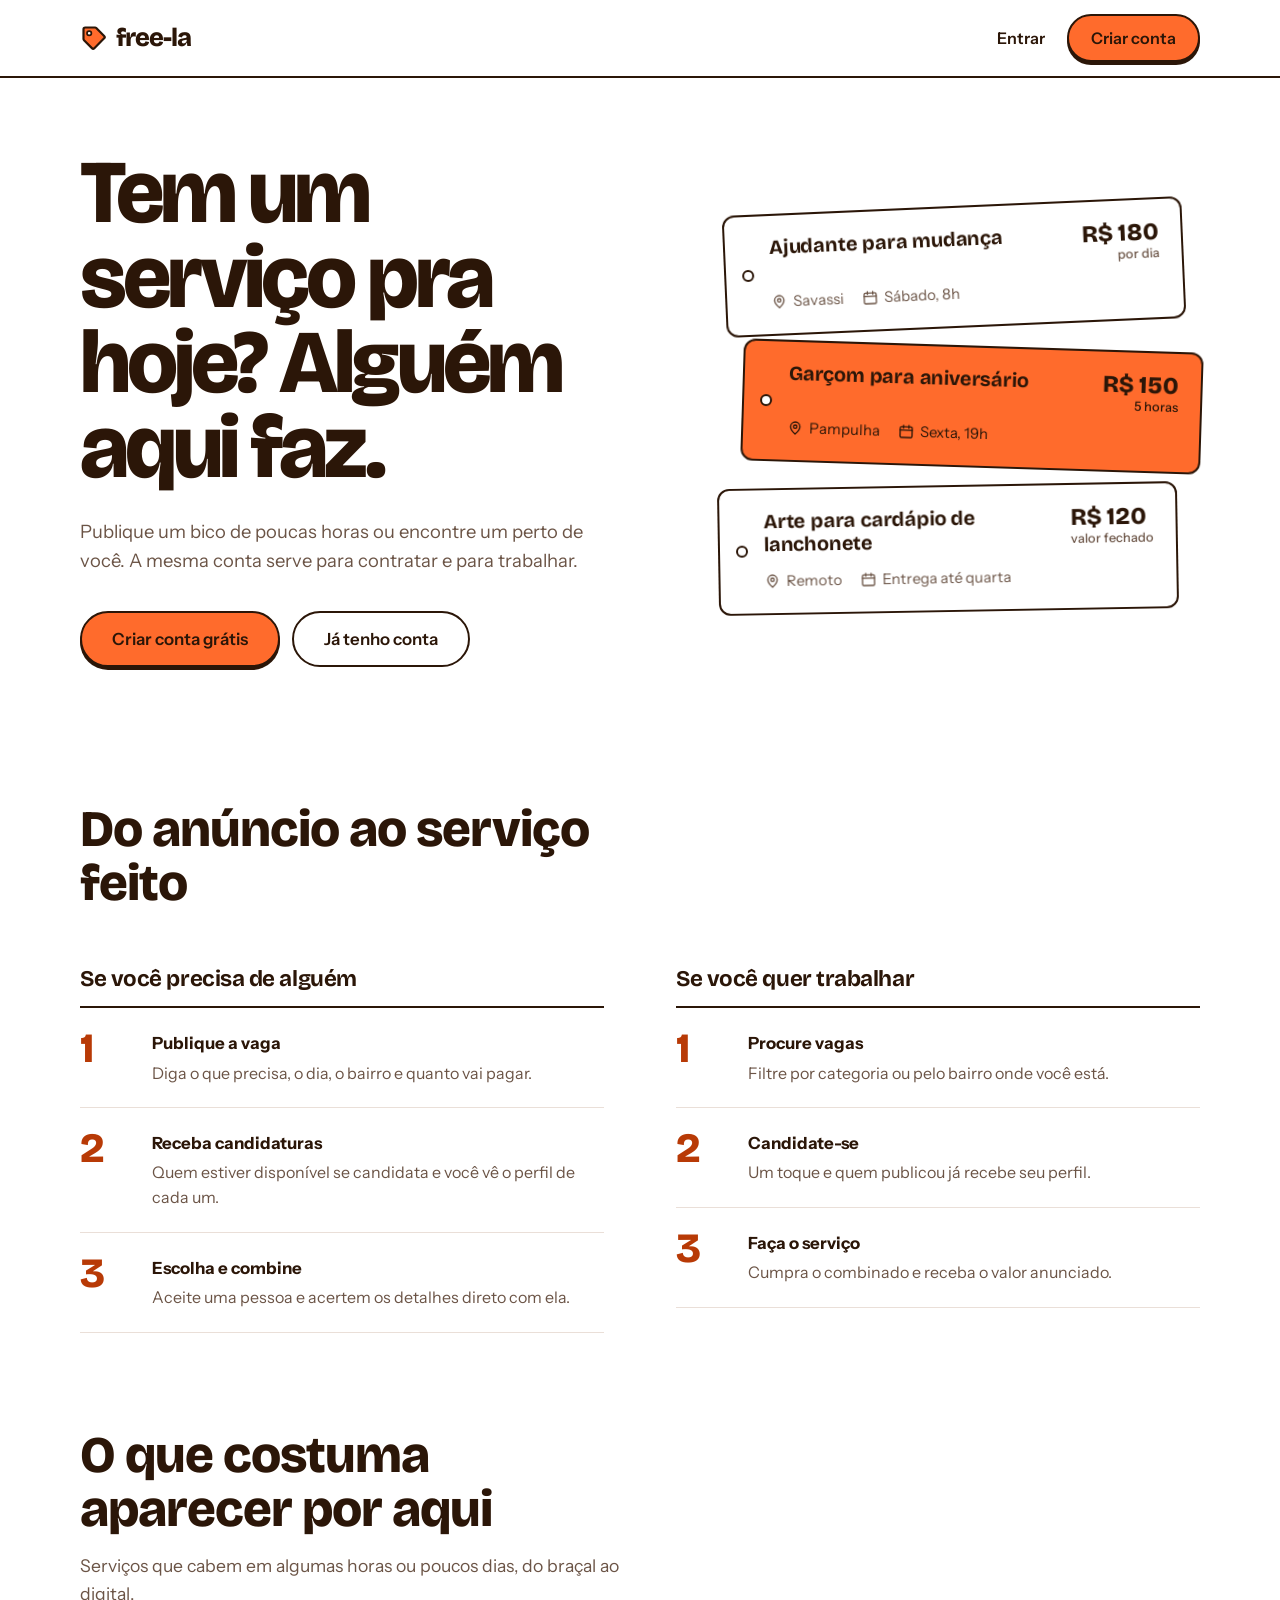
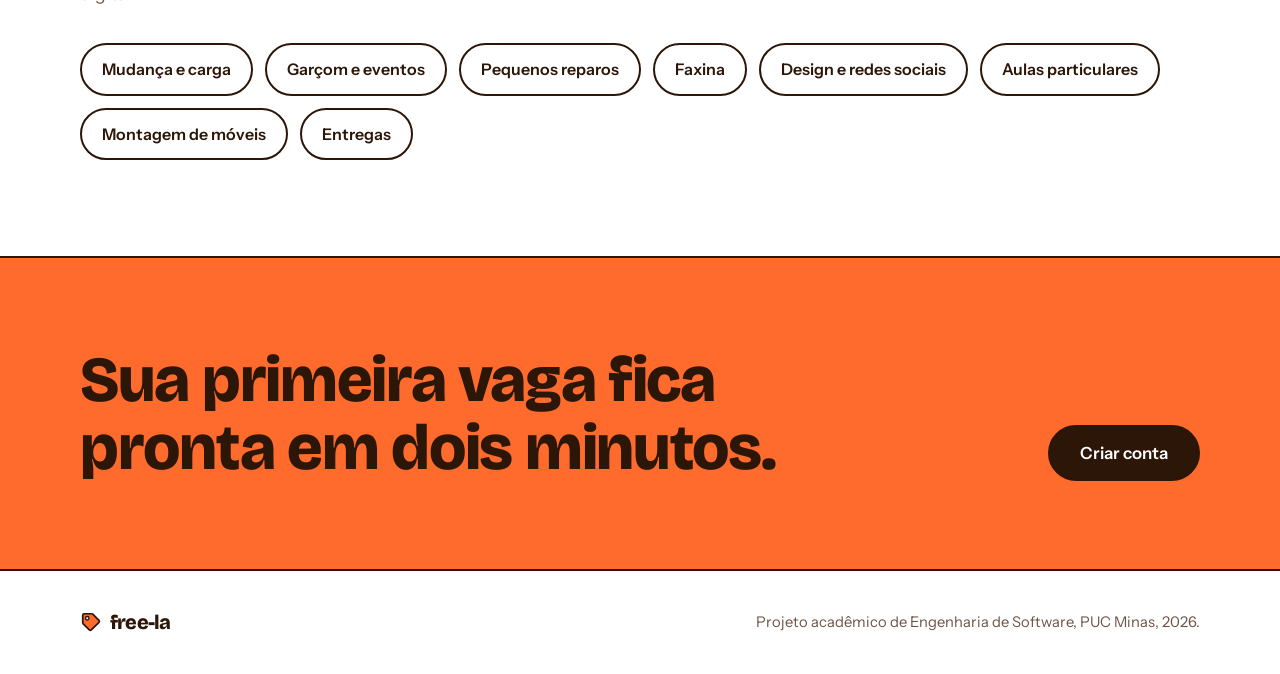
==== index.html @ 8aed2c13 "feat: initial commit" ====
<!DOCTYPE html>
<html lang="pt-BR">
<head>
  <meta charset="UTF-8">
  <meta name="viewport" content="width=device-width, initial-scale=1.0">
  <title>Free-la | Bicos e serviços rápidos em BH</title>
  <meta name="description" content="Publique um bico de poucas horas ou encontre um perto de você.">

  <link rel="preconnect" href="https://fonts.googleapis.com">
  <link rel="preconnect" href="https://fonts.gstatic.com" crossorigin>
  <link href="https://fonts.googleapis.com/css2?family=Bricolage+Grotesque:opsz,wght@12..96,600;12..96,700;12..96,800&family=Instrument+Sans:wght@400;500;600&display=swap" rel="stylesheet">

  <link rel="stylesheet" href="assets/css/base.css">
  <link rel="stylesheet" href="assets/css/pages/landing.css">
</head>
<body>

  <header class="topo">
    <div class="container">
      <a href="index.html" class="logo" aria-label="Free-la, início">
        <svg viewBox="0 0 32 32" aria-hidden="true">
          <path d="M4 6a2 2 0 0 1 2-2h11.2a2 2 0 0 1 1.4.6l9 9a2 2 0 0 1 0 2.8L16.4 27.6a2 2 0 0 1-2.8 0l-9-9A2 2 0 0 1 4 17.2Z" fill="#ff6b2c" stroke="#2b1608" stroke-width="2.5" stroke-linejoin="round"/>
          <circle cx="10.5" cy="10.5" r="2.5" fill="#fff" stroke="#2b1608" stroke-width="2"/>
        </svg>
        free-la
      </a>
      <nav class="topo-acoes" aria-label="Conta">
        <a href="pages/login.html" class="btn btn-texto">Entrar</a>
        <a href="pages/cadastro.html" class="btn btn-primario">Criar conta</a>
      </nav>
    </div>
  </header>

  <main>
    <section class="hero">
      <div class="container">
        <div>
          <h1>Tem um serviço pra hoje? Alguém aqui faz.</h1>
          <p class="hero-texto">Publique um bico de poucas horas ou encontre um perto de você. A mesma conta serve para contratar e para trabalhar.</p>
          <div class="hero-acoes">
            <a href="pages/cadastro.html" class="btn btn-primario btn-grande">Criar conta grátis</a>
            <a href="pages/login.html" class="btn btn-contorno btn-grande">Já tenho conta</a>
          </div>
        </div>

        <ul class="pilha" aria-label="Exemplos de vagas">
          <li>
            <article class="ficha">
              <h2 class="ficha-titulo">Ajudante para mudança</h2>
              <p class="ficha-valor">R$ 180<small>por dia</small></p>
              <ul class="ficha-info">
                <li>
                  <svg viewBox="0 0 24 24" fill="none" stroke="currentColor" stroke-width="2" stroke-linecap="round" stroke-linejoin="round" aria-hidden="true"><path d="M12 21s-7-6.2-7-11a7 7 0 0 1 14 0c0 4.8-7 11-7 11Z"/><circle cx="12" cy="10" r="2.5"/></svg>
                  Savassi
                </li>
                <li>
                  <svg viewBox="0 0 24 24" fill="none" stroke="currentColor" stroke-width="2" stroke-linecap="round" stroke-linejoin="round" aria-hidden="true"><rect x="3" y="5" width="18" height="16" rx="2"/><path d="M3 10h18M8 3v4M16 3v4"/></svg>
                  Sábado, 8h
                </li>
              </ul>
            </article>
          </li>
          <li>
            <article class="ficha ficha-laranja">
              <h2 class="ficha-titulo">Garçom para aniversário</h2>
              <p class="ficha-valor">R$ 150<small>5 horas</small></p>
              <ul class="ficha-info">
                <li>
                  <svg viewBox="0 0 24 24" fill="none" stroke="currentColor" stroke-width="2" stroke-linecap="round" stroke-linejoin="round" aria-hidden="true"><path d="M12 21s-7-6.2-7-11a7 7 0 0 1 14 0c0 4.8-7 11-7 11Z"/><circle cx="12" cy="10" r="2.5"/></svg>
                  Pampulha
                </li>
                <li>
                  <svg viewBox="0 0 24 24" fill="none" stroke="currentColor" stroke-width="2" stroke-linecap="round" stroke-linejoin="round" aria-hidden="true"><rect x="3" y="5" width="18" height="16" rx="2"/><path d="M3 10h18M8 3v4M16 3v4"/></svg>
                  Sexta, 19h
                </li>
              </ul>
            </article>
          </li>
          <li>
            <article class="ficha">
              <h2 class="ficha-titulo">Arte para cardápio de lanchonete</h2>
              <p class="ficha-valor">R$ 120<small>valor fechado</small></p>
              <ul class="ficha-info">
                <li>
                  <svg viewBox="0 0 24 24" fill="none" stroke="currentColor" stroke-width="2" stroke-linecap="round" stroke-linejoin="round" aria-hidden="true"><path d="M12 21s-7-6.2-7-11a7 7 0 0 1 14 0c0 4.8-7 11-7 11Z"/><circle cx="12" cy="10" r="2.5"/></svg>
                  Remoto
                </li>
                <li>
                  <svg viewBox="0 0 24 24" fill="none" stroke="currentColor" stroke-width="2" stroke-linecap="round" stroke-linejoin="round" aria-hidden="true"><rect x="3" y="5" width="18" height="16" rx="2"/><path d="M3 10h18M8 3v4M16 3v4"/></svg>
                  Entrega até quarta
                </li>
              </ul>
            </article>
          </li>
        </ul>
      </div>
    </section>

    <section class="secao" id="como-funciona">
      <div class="container">
        <h2 class="secao-titulo">Do anúncio ao serviço feito</h2>

        <div class="fluxos">
          <div class="fluxo">
            <h3>Se você precisa de alguém</h3>
            <ol>
              <li>
                <div>
                  <strong>Publique a vaga</strong>
                  <p>Diga o que precisa, o dia, o bairro e quanto vai pagar.</p>
                </div>
              </li>
              <li>
                <div>
                  <strong>Receba candidaturas</strong>
                  <p>Quem estiver disponível se candidata e você vê o perfil de cada um.</p>
                </div>
              </li>
              <li>
                <div>
                  <strong>Escolha e combine</strong>
                  <p>Aceite uma pessoa e acertem os detalhes direto com ela.</p>
                </div>
              </li>
            </ol>
          </div>

          <div class="fluxo">
            <h3>Se você quer trabalhar</h3>
            <ol>
              <li>
                <div>
                  <strong>Procure vagas</strong>
                  <p>Filtre por categoria ou pelo bairro onde você está.</p>
                </div>
              </li>
              <li>
                <div>
                  <strong>Candidate-se</strong>
                  <p>Um toque e quem publicou já recebe seu perfil.</p>
                </div>
              </li>
              <li>
                <div>
                  <strong>Faça o serviço</strong>
                  <p>Cumpra o combinado e receba o valor anunciado.</p>
                </div>
              </li>
            </ol>
          </div>
        </div>
      </div>
    </section>

    <section class="secao categorias-secao">
      <div class="container">
        <h2 class="secao-titulo">O que costuma aparecer por aqui</h2>
        <p>Serviços que cabem em algumas horas ou poucos dias, do braçal ao digital.</p>
        <ul class="categorias">
          <li>Mudança e carga</li>
          <li>Garçom e eventos</li>
          <li>Pequenos reparos</li>
          <li>Faxina</li>
          <li>Design e redes sociais</li>
          <li>Aulas particulares</li>
          <li>Montagem de móveis</li>
          <li>Entregas</li>
        </ul>
      </div>
    </section>

    <section class="chamada">
      <div class="container">
        <h2>Sua primeira vaga fica pronta em dois minutos.</h2>
        <a href="pages/cadastro.html" class="btn btn-escuro btn-grande">Criar conta</a>
      </div>
    </section>
  </main>

  <footer class="rodape">
    <div class="container">
      <a href="index.html" class="logo" aria-label="Free-la, início">
        <svg viewBox="0 0 32 32" aria-hidden="true">
          <path d="M4 6a2 2 0 0 1 2-2h11.2a2 2 0 0 1 1.4.6l9 9a2 2 0 0 1 0 2.8L16.4 27.6a2 2 0 0 1-2.8 0l-9-9A2 2 0 0 1 4 17.2Z" fill="#ff6b2c" stroke="#2b1608" stroke-width="2.5" stroke-linejoin="round"/>
          <circle cx="10.5" cy="10.5" r="2.5" fill="#fff" stroke="#2b1608" stroke-width="2"/>
        </svg>
        free-la
      </a>
      <p>Projeto acadêmico de Engenharia de Software, PUC Minas, 2026.</p>
    </div>
  </footer>

</body>
</html>
---- assets/css/base.css ----
:root {
  --branco: #ffffff;
  --laranja: #ff6b2c;
  --laranja-forte: #e85614;
  --laranja-texto: #b83a06;
  --laranja-claro: #fff1e8;
  --laranja-linha: #ffd5bf;
  --tinta: #2b1608;
  --tinta-suave: #6b5446;
  --linha: #eadfd8;
  --erro: #c0262d;
  --erro-fundo: #fdf0f0;

  --fonte-titulo: "Bricolage Grotesque", "Arial Narrow", sans-serif;
  --fonte-texto: "Instrument Sans", system-ui, sans-serif;

  --raio-sm: 6px;
  --raio: 12px;
  --raio-lg: 22px;

  --largura: 1160px;
}

*,
*::before,
*::after {
  box-sizing: border-box;
  margin: 0;
  padding: 0;
}

body {
  font-family: var(--fonte-texto);
  font-size: 1rem;
  line-height: 1.55;
  color: var(--tinta);
  background: var(--branco);
  -webkit-font-smoothing: antialiased;
}

h1,
h2,
h3 {
  font-family: var(--fonte-titulo);
  line-height: 1.05;
  letter-spacing: -0.02em;
}

img,
svg {
  display: block;
  max-width: 100%;
}

a {
  color: inherit;
  text-decoration: none;
}

button,
input {
  font: inherit;
  color: inherit;
}

button {
  cursor: pointer;
}

:focus-visible {
  outline: 3px solid var(--tinta);
  outline-offset: 3px;
  border-radius: var(--raio-sm);
}

.container {
  width: 100%;
  max-width: var(--largura);
  margin: 0 auto;
  padding: 0 20px;
}

.logo {
  display: inline-flex;
  align-items: center;
  gap: 8px;
  font-family: var(--fonte-titulo);
  font-size: 1.6rem;
  font-weight: 800;
  letter-spacing: -0.04em;
}

.logo svg {
  width: 28px;
  height: 28px;
}

.btn {
  display: inline-flex;
  align-items: center;
  justify-content: center;
  gap: 8px;
  min-height: 48px;
  padding: 0 22px;
  border: 2px solid var(--tinta);
  border-radius: 999px;
  font-weight: 600;
  white-space: nowrap;
  transition: transform 0.15s ease, background-color 0.15s ease, box-shadow 0.15s ease;
}

.btn:active {
  transform: translateY(1px);
}

.btn-primario {
  background: var(--laranja);
  color: var(--tinta);
  box-shadow: 0 3px 0 var(--tinta);
}

.btn-primario:hover {
  background: var(--laranja-forte);
}

.btn-primario:active {
  box-shadow: 0 1px 0 var(--tinta);
  transform: translateY(2px);
}

.btn-contorno {
  background: var(--branco);
  color: var(--tinta);
}

.btn-contorno:hover {
  background: var(--laranja-claro);
}

.btn-escuro {
  background: var(--tinta);
  color: var(--branco);
}

.btn-escuro:hover {
  background: #45250f;
}

.btn-texto {
  min-height: 44px;
  padding: 0 12px;
  border-color: transparent;
  background: transparent;
}

.btn-texto:hover {
  background: var(--laranja-claro);
}

.btn-grande {
  min-height: 56px;
  padding: 0 30px;
  font-size: 1.05rem;
}

.ficha {
  position: relative;
  display: grid;
  grid-template-columns: 1fr auto;
  gap: 14px 20px;
  padding: 20px 22px 20px 44px;
  border: 2px solid var(--tinta);
  border-radius: var(--raio);
  background: var(--branco);
}

.ficha::before {
  content: "";
  position: absolute;
  top: 50%;
  left: 16px;
  width: 12px;
  height: 12px;
  border: 2px solid var(--tinta);
  border-radius: 50%;
  background: var(--branco);
  transform: translateY(-50%);
}

.ficha-titulo {
  font-family: var(--fonte-titulo);
  font-size: 1.25rem;
  font-weight: 700;
  line-height: 1.15;
  letter-spacing: -0.01em;
}

.ficha-valor {
  font-family: var(--fonte-titulo);
  font-size: 1.5rem;
  font-weight: 800;
  line-height: 1;
  white-space: nowrap;
}

.ficha-valor small {
  display: block;
  margin-top: 4px;
  font-family: var(--fonte-texto);
  font-size: 0.8rem;
  font-weight: 500;
  text-align: right;
  color: var(--tinta-suave);
}

.ficha-info {
  grid-column: 1 / -1;
  display: flex;
  flex-wrap: wrap;
  gap: 6px 18px;
  color: var(--tinta-suave);
  font-size: 0.92rem;
  list-style: none;
}

.ficha-info li {
  display: inline-flex;
  align-items: center;
  gap: 6px;
}

.ficha-info svg {
  width: 16px;
  height: 16px;
  flex-shrink: 0;
}

.ficha-laranja {
  background: var(--laranja);
}

.ficha-laranja .ficha-info,
.ficha-laranja .ficha-valor small {
  color: var(--tinta);
}

.ficha-laranja::before {
  background: var(--branco);
}

.sr-only {
  position: absolute;
  width: 1px;
  height: 1px;
  overflow: hidden;
  clip: rect(0 0 0 0);
  white-space: nowrap;
}

@media (prefers-reduced-motion: reduce) {
  *,
  *::before,
  *::after {
    animation: none !important;
    transition: none !important;
  }
}
---- assets/css/pages/landing.css ----
.topo {
  border-bottom: 2px solid var(--tinta);
  background: var(--branco);
}

.topo .container {
  display: flex;
  align-items: center;
  justify-content: space-between;
  height: 76px;
}

.topo-acoes {
  display: flex;
  align-items: center;
  gap: 8px;
}

.hero {
  padding: 72px 0 40px;
  overflow: hidden;
}

.hero .container {
  display: grid;
  grid-template-columns: 1fr;
  gap: 64px;
  align-items: center;
}

.hero h1 {
  max-width: 11ch;
  font-size: clamp(2.8rem, 7.4vw, 5.6rem);
  font-weight: 800;
  line-height: 0.95;
  letter-spacing: -0.045em;
}

.hero-texto {
  max-width: 34rem;
  margin-top: 28px;
  font-size: 1.15rem;
  color: var(--tinta-suave);
}

.hero-acoes {
  display: flex;
  flex-wrap: wrap;
  gap: 12px;
  margin-top: 36px;
}

.pilha {
  position: relative;
  display: grid;
  gap: 18px;
  max-width: 460px;
  width: 100%;
  margin: 0 auto;
  list-style: none;
}

.pilha .ficha {
  animation: cair 0.6s cubic-bezier(0.2, 0.9, 0.3, 1.2) both;
}

.pilha li:nth-child(1) .ficha {
  transform: rotate(-2.5deg);
  animation-delay: 0.1s;
}

.pilha li:nth-child(2) .ficha {
  transform: rotate(1.8deg) translateX(18px);
  animation-delay: 0.25s;
}

.pilha li:nth-child(3) .ficha {
  transform: rotate(-1deg) translateX(-6px);
  animation-delay: 0.4s;
}

@keyframes cair {
  from {
    opacity: 0;
    translate: 0 -24px;
  }
  to {
    opacity: 1;
    translate: 0 0;
  }
}

.secao {
  padding: 96px 0;
}

.secao-titulo {
  max-width: 16ch;
  font-size: clamp(2rem, 4.6vw, 3.2rem);
  font-weight: 800;
}

.fluxos {
  display: grid;
  grid-template-columns: 1fr;
  gap: 56px;
  margin-top: 56px;
}

.fluxo h3 {
  padding-bottom: 16px;
  border-bottom: 2px solid var(--tinta);
  font-size: 1.4rem;
  font-weight: 700;
}

.fluxo ol {
  list-style: none;
  counter-reset: passo;
}

.fluxo li {
  display: grid;
  grid-template-columns: 56px 1fr;
  gap: 16px;
  padding: 22px 0;
  border-bottom: 1px solid var(--linha);
  counter-increment: passo;
}

.fluxo li::before {
  content: counter(passo);
  font-family: var(--fonte-titulo);
  font-size: 2.6rem;
  font-weight: 800;
  line-height: 0.9;
  color: var(--laranja-texto);
}

.fluxo strong {
  display: block;
  margin-bottom: 4px;
  font-size: 1.05rem;
}

.fluxo p {
  color: var(--tinta-suave);
}

.categorias-secao {
  padding-top: 0;
}

.categorias-secao p {
  max-width: 36rem;
  margin-top: 16px;
  color: var(--tinta-suave);
  font-size: 1.1rem;
}

.categorias {
  display: flex;
  flex-wrap: wrap;
  gap: 12px;
  margin-top: 36px;
  list-style: none;
}

.categorias li {
  padding: 12px 20px;
  border: 2px solid var(--tinta);
  border-radius: 999px;
  font-weight: 600;
}

.chamada {
  padding: 88px 0;
  border-top: 2px solid var(--tinta);
  border-bottom: 2px solid var(--tinta);
  background: var(--laranja);
}

.chamada .container {
  display: flex;
  flex-wrap: wrap;
  align-items: flex-end;
  justify-content: space-between;
  gap: 32px;
}

.chamada h2 {
  max-width: 18ch;
  font-size: clamp(2.2rem, 5.4vw, 4rem);
  font-weight: 800;
}

.rodape {
  padding: 36px 0;
}

.rodape .container {
  display: flex;
  flex-wrap: wrap;
  align-items: center;
  justify-content: space-between;
  gap: 16px;
  color: var(--tinta-suave);
  font-size: 0.92rem;
}

.rodape .logo {
  font-size: 1.25rem;
  color: var(--tinta);
}

.rodape .logo svg {
  width: 22px;
  height: 22px;
}

@media (max-width: 520px) {
  .topo-acoes .btn-texto {
    display: none;
  }

  .hero {
    padding-top: 48px;
  }

  .hero-acoes .btn {
    flex: 1 1 100%;
  }
}

@media (min-width: 900px) {
  .hero .container {
    grid-template-columns: 1.15fr 1fr;
  }

  .fluxos {
    grid-template-columns: 1fr 1fr;
    gap: 72px;
  }
}
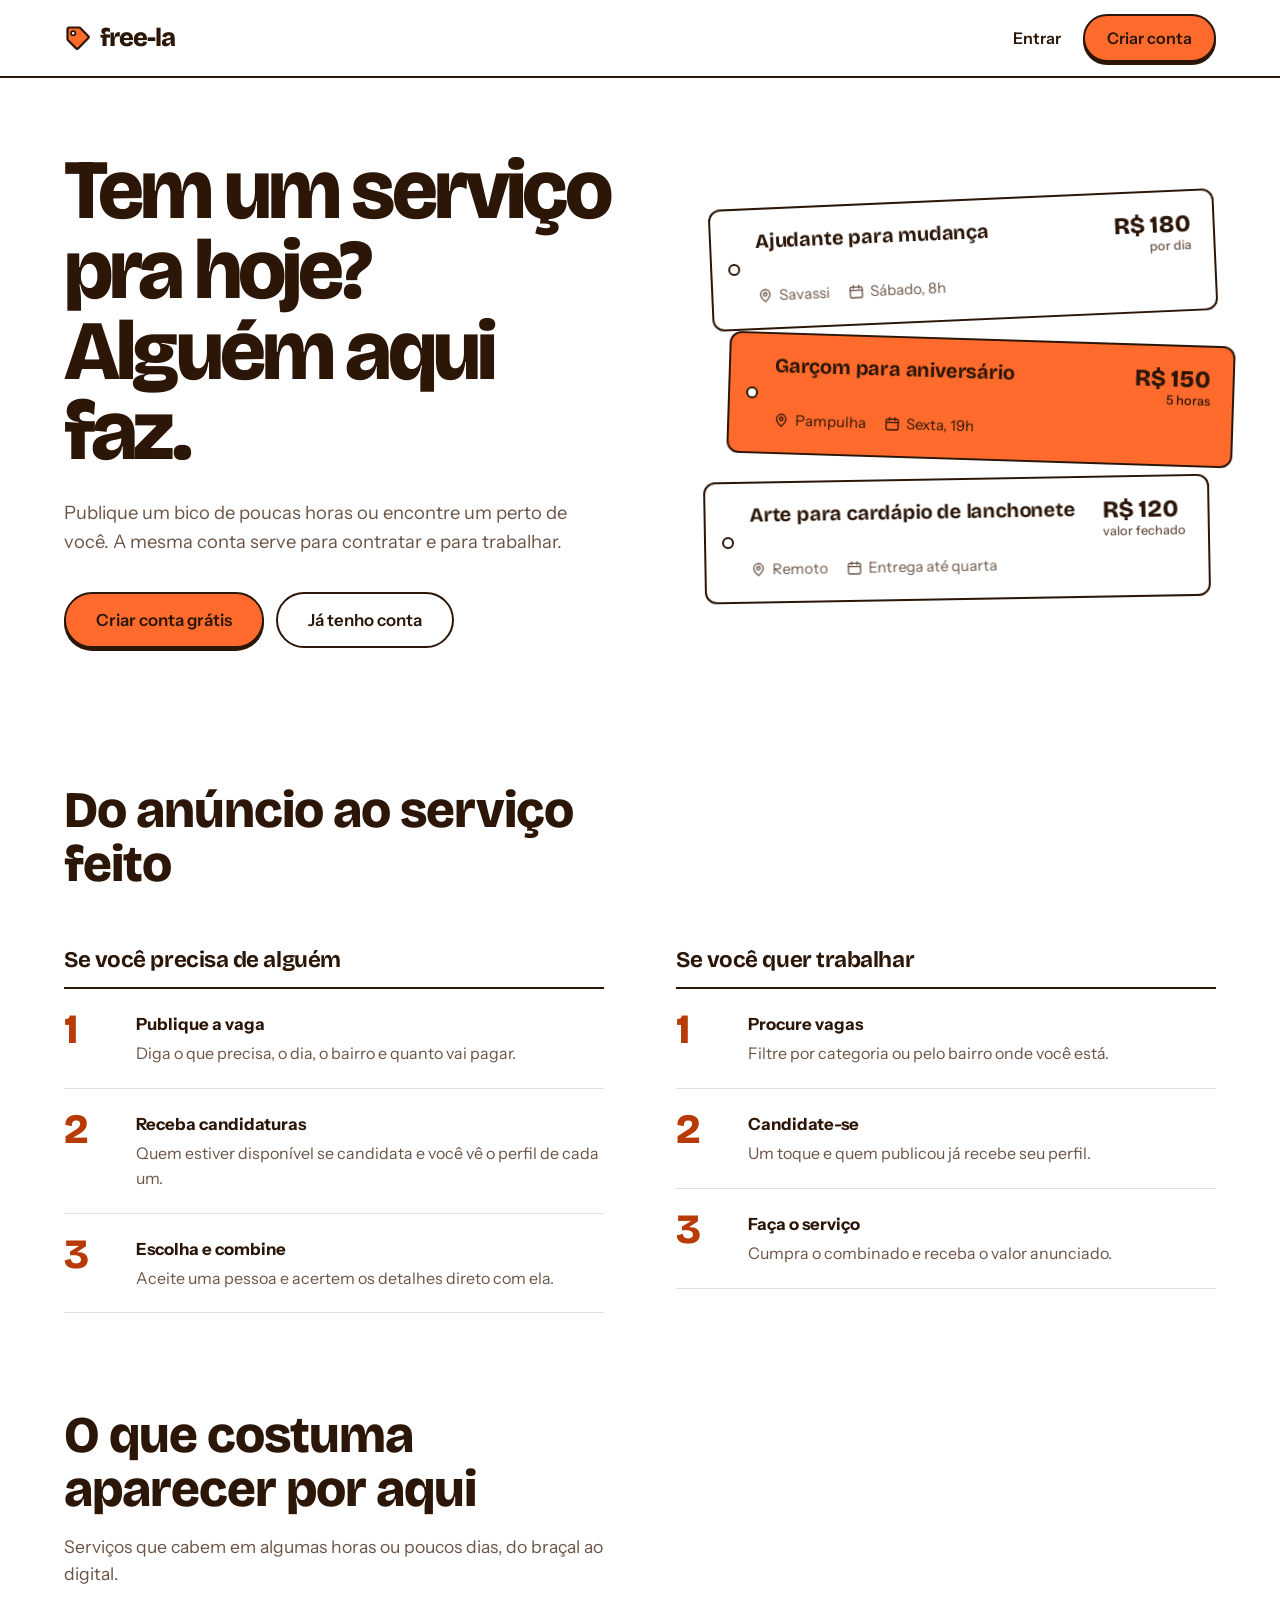
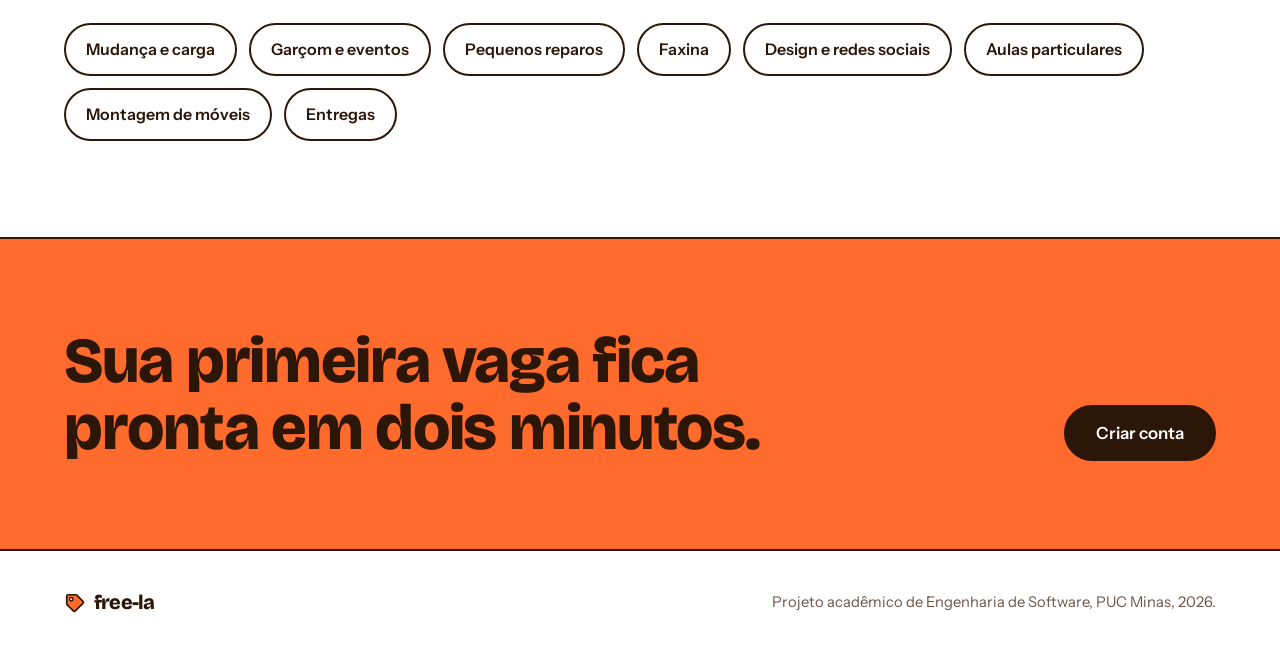
==== commit 64ff5971: "feat: Free-la first version" ====
--- a/index.html
+++ b/index.html
@@ -190,5 +190,7 @@
     </div>
   </footer>
 
+  <script src="assets/js/storage.js"></script>
+  <script src="assets/js/pages/landing.js"></script>
 </body>
 </html>
--- a/assets/css/base.css
+++ b/assets/css/base.css
@@ -18,7 +18,7 @@
   --raio: 12px;
   --raio-lg: 22px;
 
-  --largura: 1160px;
+  --margem: clamp(20px, 5vw, 80px);
 }
 
 *,
@@ -35,6 +35,7 @@
   line-height: 1.55;
   color: var(--tinta);
   background: var(--branco);
+  overflow-wrap: anywhere;
   -webkit-font-smoothing: antialiased;
 }
 
@@ -58,7 +59,9 @@
 }
 
 button,
-input {
+input,
+select,
+textarea {
   font: inherit;
   color: inherit;
 }
@@ -75,9 +78,7 @@
 
 .container {
   width: 100%;
-  max-width: var(--largura);
-  margin: 0 auto;
-  padding: 0 20px;
+  padding: 0 var(--margem);
 }
 
 .logo {
@@ -166,7 +167,7 @@
 .ficha {
   position: relative;
   display: grid;
-  grid-template-columns: 1fr auto;
+  grid-template-columns: minmax(0, 1fr) auto;
   gap: 14px 20px;
   padding: 20px 22px 20px 44px;
   border: 2px solid var(--tinta);
--- a/assets/css/pages/landing.css
+++ b/assets/css/pages/landing.css
@@ -30,7 +30,7 @@
 
 .hero h1 {
   max-width: 11ch;
-  font-size: clamp(2.8rem, 7.4vw, 5.6rem);
+  font-size: clamp(2.8rem, 6.6vw, 7.5rem);
   font-weight: 800;
   line-height: 0.95;
   letter-spacing: -0.045em;
@@ -54,7 +54,7 @@
   position: relative;
   display: grid;
   gap: 18px;
-  max-width: 460px;
+  max-width: 520px;
   width: 100%;
   margin: 0 auto;
   list-style: none;
